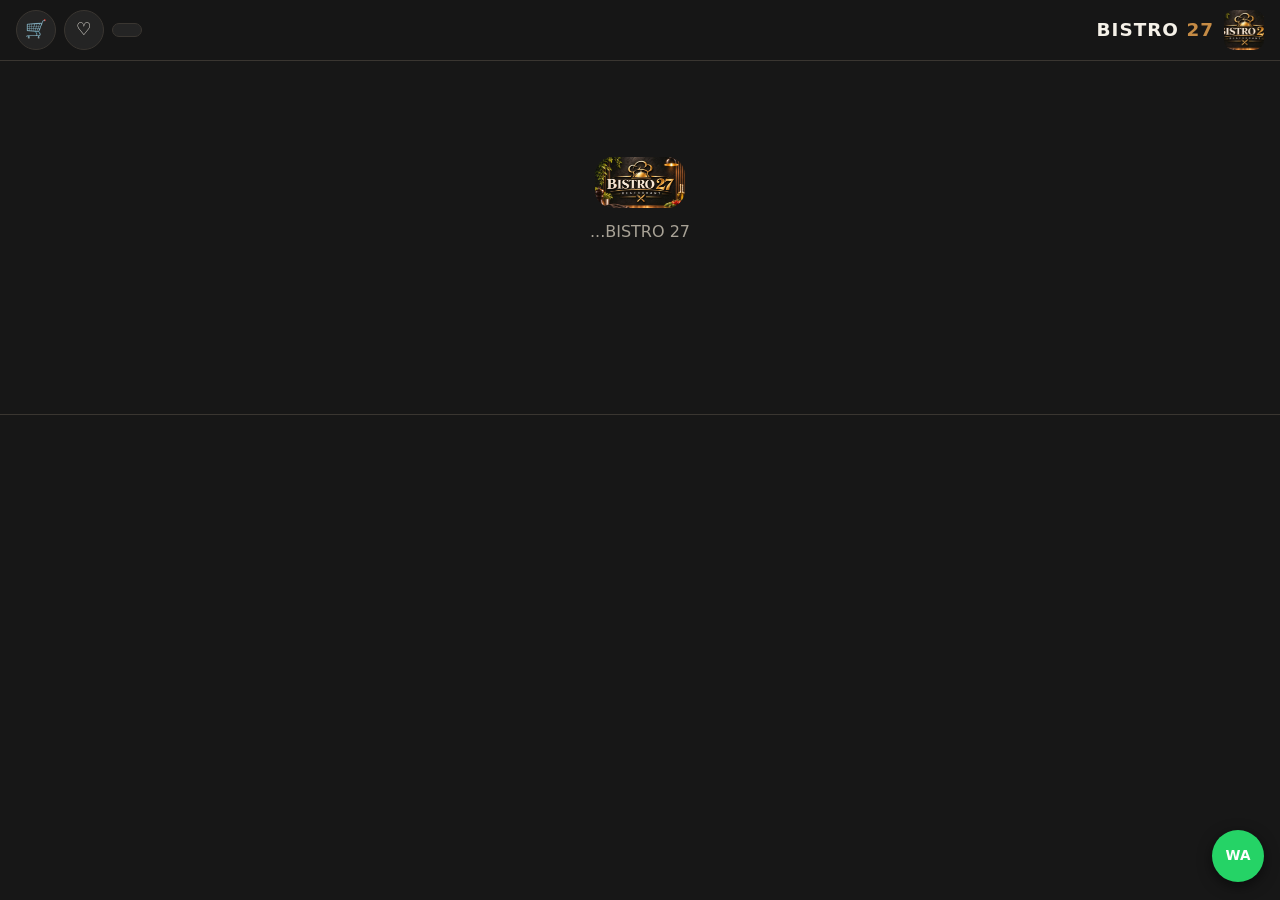
==== index.html @ 24893800 "Add index.html" ====
<!doctype html>
<html lang="ar" dir="rtl">
<head>
<meta charset="utf-8">
<meta name="viewport" content="width=device-width,initial-scale=1">
<title>BISTRO 27 | Good Food, Good Mood</title>
<meta name="description" content="BISTRO 27: برجر وبيتزا وباستا وأكتر في الشروق. اطلب أونلاين بسهولة. Burgers, pizza, pasta and more in El Shorouk. Order online.">
<meta name="theme-color" content="#171717">
<meta property="og:title" content="BISTRO 27 | Good Food, Good Mood">
<meta property="og:description" content="اطلب أونلاين من BISTRO 27 | Order online from BISTRO 27">
<meta property="og:image" content="https://m-soliman-dev.github.io/bistro27-static/img/hero.jpg">
<link rel="canonical" href="https://m-soliman-dev.github.io/bistro27-static/"><meta property="og:url" content="https://m-soliman-dev.github.io/bistro27-static/"><meta property="og:type" content="restaurant">
<link rel="icon" href="img/logo.jpg">
<link rel="stylesheet" href="css/style.css">
<script type="application/ld+json">{"@context":"https://schema.org","@type":"Restaurant","name":"BISTRO 27","servesCuisine":["Burgers","Pizza","Pasta"],"address":{"@type":"PostalAddress","addressLocality":"El Shorouk","addressCountry":"EG"},"priceRange":"EGP"}</script>
</head>
<body>
<header class="top">
  <a class="brand" href="#/"><img src="img/logo.jpg" alt="BISTRO 27"><b>BISTRO <span>27</span></b></a>
  <nav id="nav"></nav>
  <div class="tools">
    <button id="langBtn" class="pill" aria-label="language"></button>
    <a href="#/favorites" class="icon" aria-label="favorites">♡<i id="favCount"></i></a>
    <a href="#/cart" class="icon" aria-label="cart">🛒<i id="cartCount"></i></a>
    <button id="burger" class="icon menu-btn" aria-label="menu">☰</button>
  </div>
</header>
<div id="drawer" class="drawer"></div>
<main id="app"><div class="loading"><img src="img/logo.jpg" alt=""><p>BISTRO 27...</p></div></main>
<footer id="footer"></footer>
<div id="toast" class="toast"></div>
<a id="waFloat" class="wa-float" target="_blank" rel="noopener" aria-label="WhatsApp">WA</a>
<script src="config.js"></script>
<script src="js/i18n.js"></script>
<script src="js/api.js"></script>
<script src="js/app.js"></script>
</body>
</html>
---- css/style.css ----
:root{--bg:#171717;--card:#242424;--ink:#F5F1E8;--gold:#C58B45;--gold2:#e0a862;--mut:#a8a296;--line:#3a3631;--ok:#4caf7a;--bad:#e5645a}
*{box-sizing:border-box;margin:0;padding:0;-webkit-tap-highlight-color:transparent}
html{scroll-behavior:smooth}
body{background:var(--bg);color:var(--ink);font-family:"Segoe UI",Tahoma,"Noto Sans Arabic",system-ui,sans-serif;line-height:1.55;min-height:100vh}
a{color:inherit;text-decoration:none}
img{max-width:100%;display:block}
button,input,select,textarea{font:inherit;color:inherit}
.top{position:sticky;top:0;z-index:50;display:flex;align-items:center;gap:12px;padding:10px 16px;background:rgba(23,23,23,.94);backdrop-filter:blur(8px);border-bottom:1px solid var(--line)}
.brand{white-space:nowrap;display:flex;align-items:center;gap:10px;font-size:1.15rem;letter-spacing:1px}
.brand img{width:40px;height:40px;border-radius:10px;object-fit:cover}
.brand span{color:var(--gold)}
#nav{display:none;gap:4px;margin-inline-start:16px;flex:1}
#nav a{padding:8px 12px;border-radius:20px;color:var(--mut);font-size:.95rem}
#nav a.on,#nav a:hover{color:var(--ink);background:var(--card)}
.tools{display:flex;gap:8px;align-items:center;margin-inline-start:auto}
.pill{background:var(--card);border:1px solid var(--line);padding:6px 14px;border-radius:20px;cursor:pointer}
.icon{position:relative;width:40px;height:40px;display:grid;place-items:center;border-radius:50%;background:var(--card);border:1px solid var(--line);font-size:1.1rem;cursor:pointer}
.icon i{position:absolute;top:-4px;inset-inline-end:-4px;background:var(--gold);color:#171717;font:700 .7rem/1 sans-serif;min-width:18px;height:18px;border-radius:9px;display:none;place-items:center;padding:0 4px;font-style:normal}
.drawer{display:none;position:fixed;inset:60px 0 auto 0;background:var(--bg);z-index:49;padding:12px 16px;border-bottom:1px solid var(--line)}
.drawer.open{display:block}.drawer a{display:block;padding:12px 8px;border-bottom:1px solid var(--line)}
@media(min-width:900px){#nav{display:flex}.menu-btn{display:none}.drawer{display:none!important}}
main{max-width:1180px;margin:0 auto;padding:16px 16px 90px}
.loading{text-align:center;padding:80px 0;color:var(--mut)}.loading img{width:90px;margin:0 auto 12px;border-radius:18px;animation:pulse 1.2s infinite}
@keyframes pulse{50%{opacity:.45}}
h1,h2,h3{line-height:1.25}
h2.sec{font-size:1.4rem;margin:30px 0 14px;display:flex;align-items:center;gap:10px}
h2.sec:before{content:"";width:5px;height:22px;background:var(--gold);border-radius:3px}
.hero{position:relative;border-radius:22px;overflow:hidden;background:#000}.hero:not(.slides){min-height:260px}
.hero img{width:100%;height:100%;min-height:260px;object-fit:cover;opacity:.85}
.hero .ov{position:absolute;inset:0;background:linear-gradient(0deg,rgba(0,0,0,.75),rgba(0,0,0,.05) 70%);display:flex;flex-direction:column;justify-content:flex-end;padding:22px;gap:10px}
.hero h1{font-size:clamp(1.5rem,4.5vw,2.6rem)}.hero p{color:#e8e2d4;max-width:520px}
.slides{position:relative}.slides .s{display:none}.slides .s.on{display:block}
.dots{position:absolute;bottom:10px;inset-inline:0;display:flex;gap:6px;justify-content:center;z-index:3}
.dots b{width:8px;height:8px;border-radius:4px;background:#fff6;cursor:pointer}.dots b.on{background:var(--gold);width:22px}
.btn{display:inline-flex;align-items:center;justify-content:center;gap:8px;background:var(--gold);color:#171717;font-weight:700;border:0;border-radius:14px;padding:12px 22px;cursor:pointer;transition:.15s}
.btn:hover{background:var(--gold2)}.btn.ghost{background:transparent;color:var(--ink);border:1px solid var(--gold)}.btn.sm{padding:8px 14px;border-radius:10px;font-size:.9rem}.btn.block{width:100%}.btn[disabled]{opacity:.5;cursor:not-allowed}
.chips{display:flex;gap:8px;overflow-x:auto;padding:4px 0 8px;scrollbar-width:none}.chips::-webkit-scrollbar{display:none}
.chip{flex:none;padding:8px 16px;border-radius:20px;background:var(--card);border:1px solid var(--line);cursor:pointer;white-space:nowrap}
.chip.on{background:var(--gold);color:#171717;border-color:var(--gold);font-weight:700}
.catgrid{display:grid;grid-template-columns:repeat(auto-fill,minmax(110px,1fr));gap:10px}
.cat{background:var(--card);border:1px solid var(--line);border-radius:16px;padding:16px 8px;text-align:center;cursor:pointer}.cat:hover{border-color:var(--gold)}.cat .e{font-size:2rem}
.grid{display:grid;grid-template-columns:repeat(auto-fill,minmax(250px,1fr));gap:14px}
@media(max-width:560px){.grid{grid-template-columns:1fr 1fr;gap:10px}}
.card{background:var(--card);border:1px solid var(--line);border-radius:18px;overflow:hidden;display:flex;flex-direction:column;position:relative}
.card .ph{aspect-ratio:4/3;display:grid;place-items:center;font-size:3.6rem;background:radial-gradient(circle at 30% 20%,#3a2f22,#1d1b19);cursor:pointer;overflow:hidden}
.card .ph img{width:100%;height:100%;object-fit:cover}
.card .b{padding:12px;display:flex;flex-direction:column;gap:6px;flex:1}
.card h3{font-size:1rem}.card p{color:var(--mut);font-size:.82rem;flex:1}
.card .r{display:flex;align-items:center;justify-content:space-between;gap:6px}
.price{color:var(--gold2);font-weight:800}
.tag{position:absolute;top:8px;inset-inline-start:8px;background:var(--gold);color:#171717;font-size:.72rem;font-weight:700;border-radius:8px;padding:2px 8px}
.fav{position:absolute;top:8px;inset-inline-end:8px;width:34px;height:34px;border-radius:50%;background:#000a;border:0;cursor:pointer;font-size:1.1rem}.fav.on{color:#ff6b7a}
.bar{display:flex;gap:10px;flex-wrap:wrap;margin:10px 0}
input,select,textarea{background:var(--card);border:1px solid var(--line);border-radius:12px;padding:11px 14px;width:100%;outline:none}
input:focus,select:focus,textarea:focus{border-color:var(--gold)}
.bar input{flex:1;min-width:180px}.bar select{width:auto;max-width:100%}
.two{display:grid;grid-template-columns:1fr;gap:20px}@media(min-width:800px){.two{grid-template-columns:1fr 1fr}.two.w{grid-template-columns:3fr 2fr}}
.panel{background:var(--card);border:1px solid var(--line);border-radius:18px;padding:16px}
.pd .big{aspect-ratio:4/3;border-radius:18px;display:grid;place-items:center;font-size:7rem;background:radial-gradient(circle at 30% 20%,#3a2f22,#1d1b19);overflow:hidden}.pd .big img{width:100%;height:100%;object-fit:cover}
.opt{display:flex;align-items:center;gap:10px;padding:10px 12px;border:1px solid var(--line);border-radius:12px;margin:6px 0;cursor:pointer}
.opt input{width:auto;accent-color:var(--gold)}.opt span:last-child{margin-inline-start:auto;color:var(--gold2)}
.qty{display:inline-flex;align-items:center;gap:12px;background:var(--bg);border:1px solid var(--line);border-radius:12px;padding:4px}
.qty button{width:34px;height:34px;border-radius:9px;border:0;background:var(--card);cursor:pointer;font-size:1.1rem}
.line{display:flex;gap:12px;padding:12px 0;border-bottom:1px solid var(--line);align-items:center}
.line .em{font-size:2rem;width:54px;height:54px;border-radius:12px;background:#1d1b19;display:grid;place-items:center;overflow:hidden;flex:none}.line .em img{width:100%;height:100%;object-fit:cover}
.line .i{flex:1;min-width:0}.line small{color:var(--mut);display:block}
.sum div{display:flex;justify-content:space-between;padding:6px 0}.sum .t{font-size:1.2rem;font-weight:800;border-top:1px dashed var(--line);margin-top:6px;padding-top:12px;color:var(--gold2)}
label{display:block;margin:12px 0 6px;font-size:.9rem;color:var(--mut)}
.err{color:var(--bad);font-size:.85rem;margin-top:4px}.okmsg{color:var(--ok);font-size:.9rem}
.offer{display:flex;gap:14px;align-items:center;background:linear-gradient(135deg,#2c2418,#242424);border:1px dashed var(--gold);border-radius:18px;padding:16px;margin-bottom:12px}
.offer .code{background:var(--bg);border:1px dashed var(--gold);padding:6px 12px;border-radius:10px;color:var(--gold2);font-weight:800;letter-spacing:1px;cursor:pointer}
.revs{display:grid;grid-template-columns:repeat(auto-fit,minmax(240px,1fr));gap:12px}.rev .st{color:var(--gold)}
.center{text-align:center;padding:30px 0}.bignum{font-size:2rem;font-weight:800;color:var(--gold2);letter-spacing:2px;margin:10px 0}
.steps{display:flex;gap:6px;margin:18px 0;flex-wrap:wrap}.steps div{flex:1;min-width:90px;text-align:center;padding:10px 4px;border-radius:12px;background:var(--bg);border:1px solid var(--line);font-size:.8rem;color:var(--mut)}.steps .on{background:var(--gold);color:#171717;font-weight:700;border-color:var(--gold)}
.hrs div{display:flex;justify-content:space-between;padding:6px 0;border-bottom:1px solid var(--line)}
.badge{display:inline-block;padding:2px 10px;border-radius:10px;font-size:.8rem;background:#2d4a39;color:#9be3b9}.badge.c{background:#4a2d2d;color:#f0a0a0}
footer{border-top:1px solid var(--line);padding:26px 16px;text-align:center;color:var(--mut);font-size:.9rem}footer a{margin:0 8px;color:var(--ink)}
.toast{position:fixed;bottom:84px;inset-inline:0;margin:auto;width:max-content;max-width:90%;background:var(--gold);color:#171717;font-weight:700;padding:10px 20px;border-radius:24px;opacity:0;transform:translateY(20px);transition:.25s;z-index:99;pointer-events:none}.toast.show{opacity:1;transform:none}
.wa-float{position:fixed;bottom:18px;inset-inline-start:16px;width:52px;height:52px;border-radius:50%;background:#25d366;color:#fff;display:grid;place-items:center;font-weight:800;font-size:.85rem;box-shadow:0 4px 14px #0008;z-index:40}
.demo{background:#3a2f22;color:var(--gold2);text-align:center;font-size:.8rem;padding:6px;border-radius:10px;margin-bottom:12px}
.sticky-cart{position:fixed;bottom:12px;inset-inline:16px;max-width:600px;margin:auto;z-index:45}

@media(max-width:480px){.top{gap:8px;padding:8px 10px}.brand b{font-size:.95rem;letter-spacing:.5px}.brand img{width:34px;height:34px}.icon{width:36px;height:36px}.tools{gap:6px}.pill{padding:5px 10px;font-size:.85rem}}
.panel form,.panel .btn.block{margin-top:6px}
.panel .btn.block{margin-top:14px}

.slides .s img{max-height:520px;object-fit:cover}
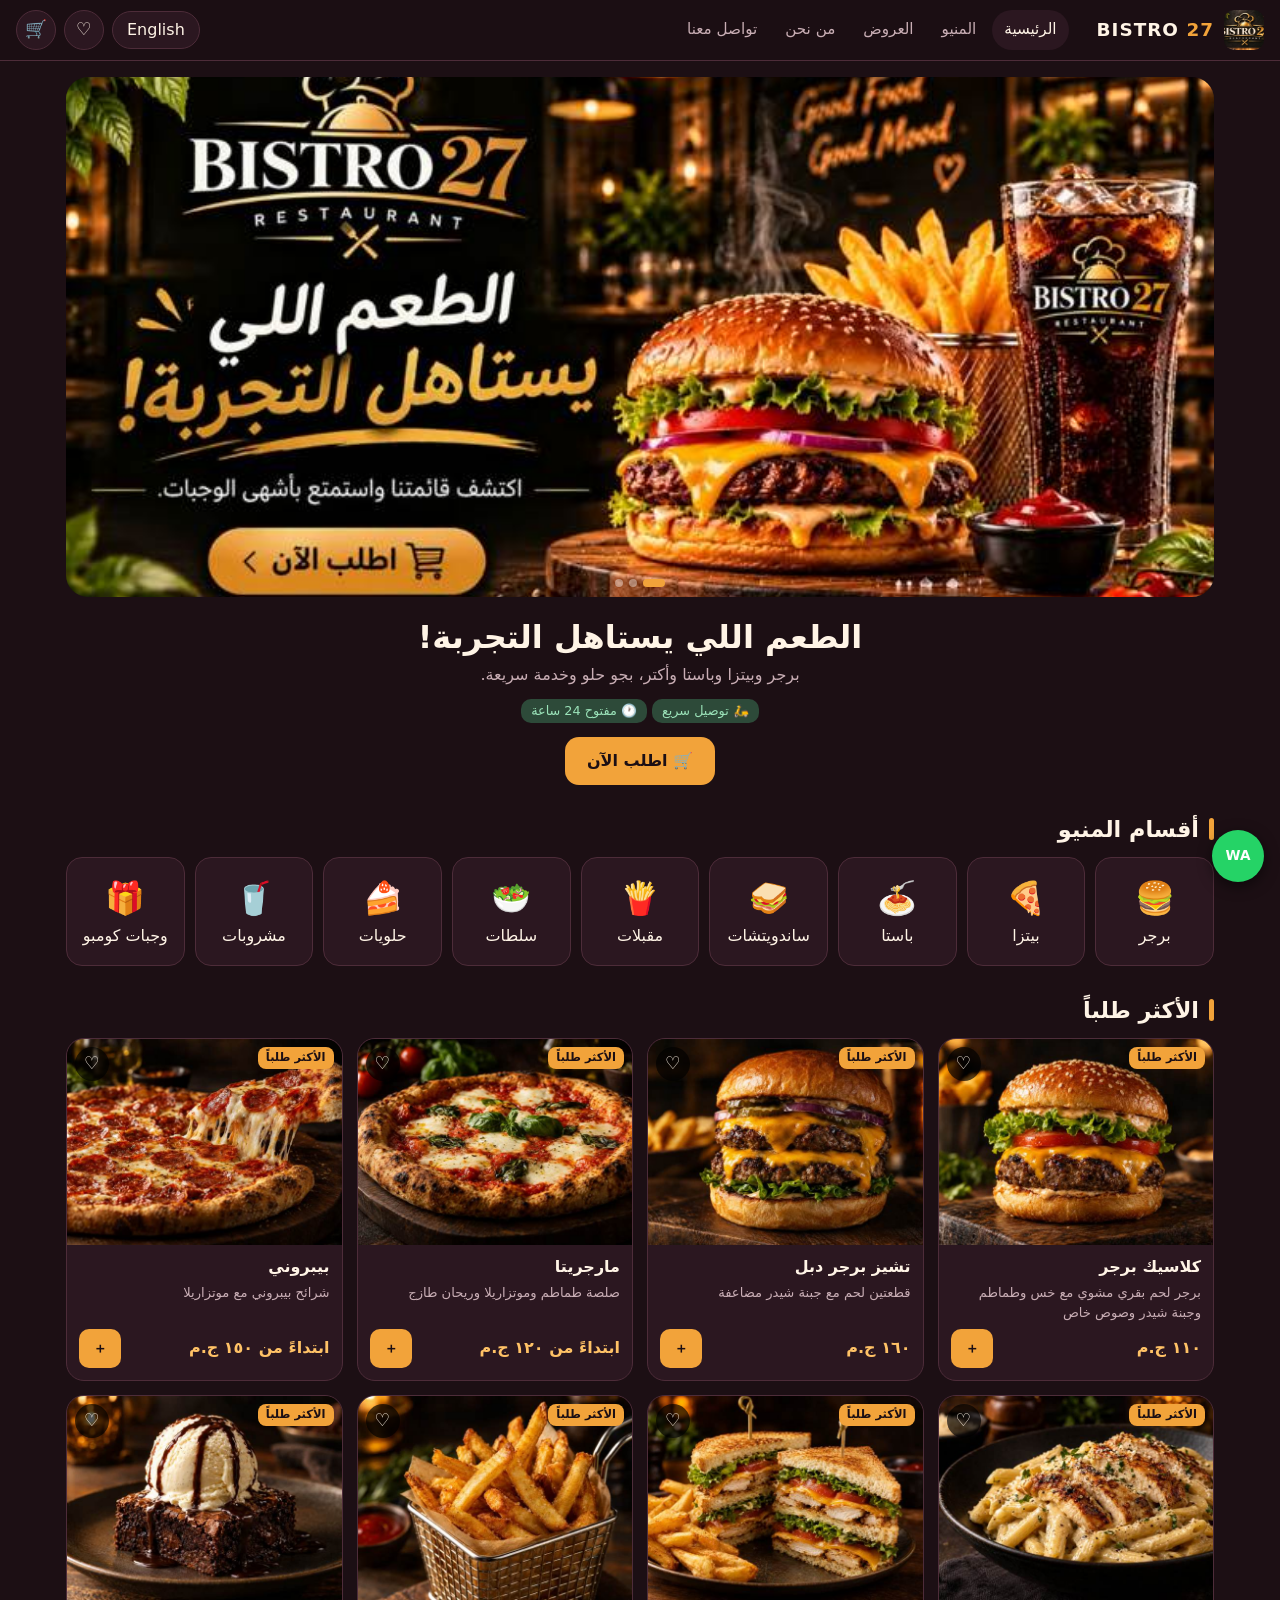
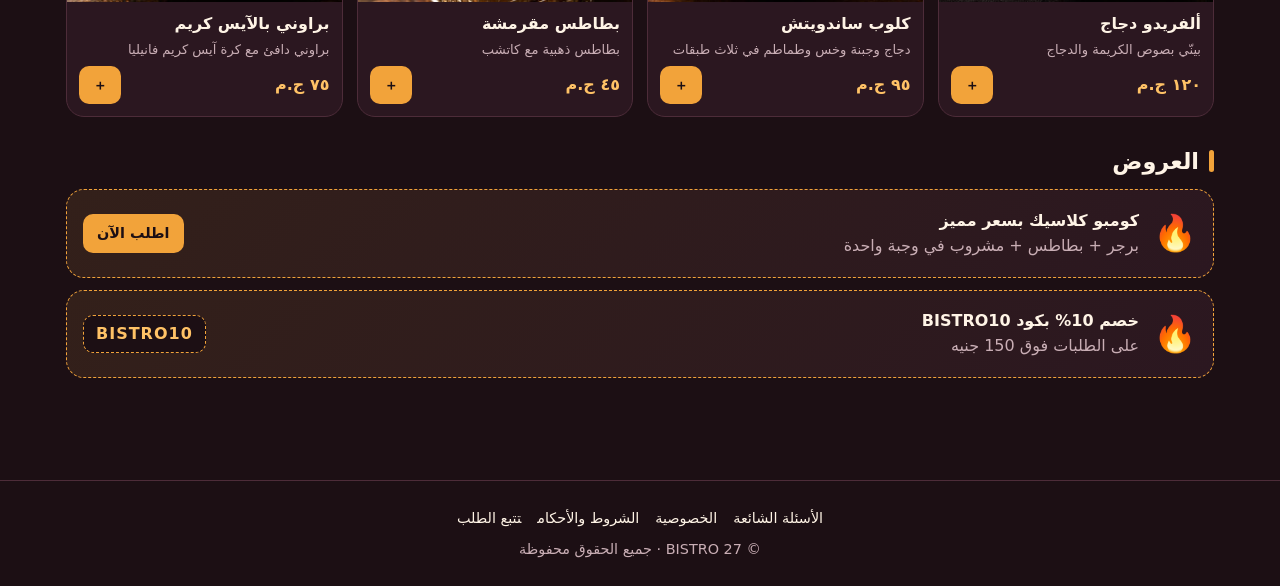
==== commit 27ede342: "Update colors: index.html" ====
--- a/index.html
+++ b/index.html
@@ -5,7 +5,7 @@
 <meta name="viewport" content="width=device-width,initial-scale=1">
 <title>BISTRO 27 | Good Food, Good Mood</title>
 <meta name="description" content="BISTRO 27: برجر وبيتزا وباستا وأكتر في الشروق. اطلب أونلاين بسهولة. Burgers, pizza, pasta and more in El Shorouk. Order online.">
-<meta name="theme-color" content="#171717">
+<meta name="theme-color" content="#1C0F14">
 <meta property="og:title" content="BISTRO 27 | Good Food, Good Mood">
 <meta property="og:description" content="اطلب أونلاين من BISTRO 27 | Order online from BISTRO 27">
 <meta property="og:image" content="https://m-soliman-dev.github.io/bistro27-static/img/hero.jpg">
--- a/css/style.css
+++ b/css/style.css
@@ -1,11 +1,11 @@
-:root{--bg:#171717;--card:#242424;--ink:#F5F1E8;--gold:#C58B45;--gold2:#e0a862;--mut:#a8a296;--line:#3a3631;--ok:#4caf7a;--bad:#e5645a}
+:root{--bg:#1C0F14;--card:#2B1720;--ink:#FFF4E6;--gold:#F2A33A;--gold2:#FFC266;--mut:#C9AEB5;--line:#4D2C39;--ok:#4caf7a;--bad:#e5645a}
 *{box-sizing:border-box;margin:0;padding:0;-webkit-tap-highlight-color:transparent}
 html{scroll-behavior:smooth}
 body{background:var(--bg);color:var(--ink);font-family:"Segoe UI",Tahoma,"Noto Sans Arabic",system-ui,sans-serif;line-height:1.55;min-height:100vh}
 a{color:inherit;text-decoration:none}
 img{max-width:100%;display:block}
 button,input,select,textarea{font:inherit;color:inherit}
-.top{position:sticky;top:0;z-index:50;display:flex;align-items:center;gap:12px;padding:10px 16px;background:rgba(23,23,23,.94);backdrop-filter:blur(8px);border-bottom:1px solid var(--line)}
+.top{position:sticky;top:0;z-index:50;display:flex;align-items:center;gap:12px;padding:10px 16px;background:rgba(28,15,20,.94);backdrop-filter:blur(8px);border-bottom:1px solid var(--line)}
 .brand{white-space:nowrap;display:flex;align-items:center;gap:10px;font-size:1.15rem;letter-spacing:1px}
 .brand img{width:40px;height:40px;border-radius:10px;object-fit:cover}
 .brand span{color:var(--gold)}
@@ -15,7 +15,7 @@
 .tools{display:flex;gap:8px;align-items:center;margin-inline-start:auto}
 .pill{background:var(--card);border:1px solid var(--line);padding:6px 14px;border-radius:20px;cursor:pointer}
 .icon{position:relative;width:40px;height:40px;display:grid;place-items:center;border-radius:50%;background:var(--card);border:1px solid var(--line);font-size:1.1rem;cursor:pointer}
-.icon i{position:absolute;top:-4px;inset-inline-end:-4px;background:var(--gold);color:#171717;font:700 .7rem/1 sans-serif;min-width:18px;height:18px;border-radius:9px;display:none;place-items:center;padding:0 4px;font-style:normal}
+.icon i{position:absolute;top:-4px;inset-inline-end:-4px;background:var(--gold);color:#1C0F14;font:700 .7rem/1 sans-serif;min-width:18px;height:18px;border-radius:9px;display:none;place-items:center;padding:0 4px;font-style:normal}
 .drawer{display:none;position:fixed;inset:60px 0 auto 0;background:var(--bg);z-index:49;padding:12px 16px;border-bottom:1px solid var(--line)}
 .drawer.open{display:block}.drawer a{display:block;padding:12px 8px;border-bottom:1px solid var(--line)}
 @media(min-width:900px){#nav{display:flex}.menu-btn{display:none}.drawer{display:none!important}}
@@ -28,27 +28,27 @@
 .hero{position:relative;border-radius:22px;overflow:hidden;background:#000}.hero:not(.slides){min-height:260px}
 .hero img{width:100%;height:100%;min-height:260px;object-fit:cover;opacity:.85}
 .hero .ov{position:absolute;inset:0;background:linear-gradient(0deg,rgba(0,0,0,.75),rgba(0,0,0,.05) 70%);display:flex;flex-direction:column;justify-content:flex-end;padding:22px;gap:10px}
-.hero h1{font-size:clamp(1.5rem,4.5vw,2.6rem)}.hero p{color:#e8e2d4;max-width:520px}
+.hero h1{font-size:clamp(1.5rem,4.5vw,2.6rem)}.hero p{color:#F3E6D6;max-width:520px}
 .slides{position:relative}.slides .s{display:none}.slides .s.on{display:block}
 .dots{position:absolute;bottom:10px;inset-inline:0;display:flex;gap:6px;justify-content:center;z-index:3}
 .dots b{width:8px;height:8px;border-radius:4px;background:#fff6;cursor:pointer}.dots b.on{background:var(--gold);width:22px}
-.btn{display:inline-flex;align-items:center;justify-content:center;gap:8px;background:var(--gold);color:#171717;font-weight:700;border:0;border-radius:14px;padding:12px 22px;cursor:pointer;transition:.15s}
+.btn{display:inline-flex;align-items:center;justify-content:center;gap:8px;background:var(--gold);color:#1C0F14;font-weight:700;border:0;border-radius:14px;padding:12px 22px;cursor:pointer;transition:.15s}
 .btn:hover{background:var(--gold2)}.btn.ghost{background:transparent;color:var(--ink);border:1px solid var(--gold)}.btn.sm{padding:8px 14px;border-radius:10px;font-size:.9rem}.btn.block{width:100%}.btn[disabled]{opacity:.5;cursor:not-allowed}
 .chips{display:flex;gap:8px;overflow-x:auto;padding:4px 0 8px;scrollbar-width:none}.chips::-webkit-scrollbar{display:none}
 .chip{flex:none;padding:8px 16px;border-radius:20px;background:var(--card);border:1px solid var(--line);cursor:pointer;white-space:nowrap}
-.chip.on{background:var(--gold);color:#171717;border-color:var(--gold);font-weight:700}
+.chip.on{background:var(--gold);color:#1C0F14;border-color:var(--gold);font-weight:700}
 .catgrid{display:grid;grid-template-columns:repeat(auto-fill,minmax(110px,1fr));gap:10px}
 .cat{background:var(--card);border:1px solid var(--line);border-radius:16px;padding:16px 8px;text-align:center;cursor:pointer}.cat:hover{border-color:var(--gold)}.cat .e{font-size:2rem}
 .grid{display:grid;grid-template-columns:repeat(auto-fill,minmax(250px,1fr));gap:14px}
 @media(max-width:560px){.grid{grid-template-columns:1fr 1fr;gap:10px}}
 .card{background:var(--card);border:1px solid var(--line);border-radius:18px;overflow:hidden;display:flex;flex-direction:column;position:relative}
-.card .ph{aspect-ratio:4/3;display:grid;place-items:center;font-size:3.6rem;background:radial-gradient(circle at 30% 20%,#3a2f22,#1d1b19);cursor:pointer;overflow:hidden}
+.card .ph{aspect-ratio:4/3;display:grid;place-items:center;font-size:3.6rem;background:radial-gradient(circle at 30% 20%,#4A2E26,#241219);cursor:pointer;overflow:hidden}
 .card .ph img{width:100%;height:100%;object-fit:cover}
 .card .b{padding:12px;display:flex;flex-direction:column;gap:6px;flex:1}
 .card h3{font-size:1rem}.card p{color:var(--mut);font-size:.82rem;flex:1}
 .card .r{display:flex;align-items:center;justify-content:space-between;gap:6px}
 .price{color:var(--gold2);font-weight:800}
-.tag{position:absolute;top:8px;inset-inline-start:8px;background:var(--gold);color:#171717;font-size:.72rem;font-weight:700;border-radius:8px;padding:2px 8px}
+.tag{position:absolute;top:8px;inset-inline-start:8px;background:var(--gold);color:#1C0F14;font-size:.72rem;font-weight:700;border-radius:8px;padding:2px 8px}
 .fav{position:absolute;top:8px;inset-inline-end:8px;width:34px;height:34px;border-radius:50%;background:#000a;border:0;cursor:pointer;font-size:1.1rem}.fav.on{color:#ff6b7a}
 .bar{display:flex;gap:10px;flex-wrap:wrap;margin:10px 0}
 input,select,textarea{background:var(--card);border:1px solid var(--line);border-radius:12px;padding:11px 14px;width:100%;outline:none}
@@ -56,28 +56,28 @@
 .bar input{flex:1;min-width:180px}.bar select{width:auto;max-width:100%}
 .two{display:grid;grid-template-columns:1fr;gap:20px}@media(min-width:800px){.two{grid-template-columns:1fr 1fr}.two.w{grid-template-columns:3fr 2fr}}
 .panel{background:var(--card);border:1px solid var(--line);border-radius:18px;padding:16px}
-.pd .big{aspect-ratio:4/3;border-radius:18px;display:grid;place-items:center;font-size:7rem;background:radial-gradient(circle at 30% 20%,#3a2f22,#1d1b19);overflow:hidden}.pd .big img{width:100%;height:100%;object-fit:cover}
+.pd .big{aspect-ratio:4/3;border-radius:18px;display:grid;place-items:center;font-size:7rem;background:radial-gradient(circle at 30% 20%,#4A2E26,#241219);overflow:hidden}.pd .big img{width:100%;height:100%;object-fit:cover}
 .opt{display:flex;align-items:center;gap:10px;padding:10px 12px;border:1px solid var(--line);border-radius:12px;margin:6px 0;cursor:pointer}
 .opt input{width:auto;accent-color:var(--gold)}.opt span:last-child{margin-inline-start:auto;color:var(--gold2)}
 .qty{display:inline-flex;align-items:center;gap:12px;background:var(--bg);border:1px solid var(--line);border-radius:12px;padding:4px}
 .qty button{width:34px;height:34px;border-radius:9px;border:0;background:var(--card);cursor:pointer;font-size:1.1rem}
 .line{display:flex;gap:12px;padding:12px 0;border-bottom:1px solid var(--line);align-items:center}
-.line .em{font-size:2rem;width:54px;height:54px;border-radius:12px;background:#1d1b19;display:grid;place-items:center;overflow:hidden;flex:none}.line .em img{width:100%;height:100%;object-fit:cover}
+.line .em{font-size:2rem;width:54px;height:54px;border-radius:12px;background:#241219;display:grid;place-items:center;overflow:hidden;flex:none}.line .em img{width:100%;height:100%;object-fit:cover}
 .line .i{flex:1;min-width:0}.line small{color:var(--mut);display:block}
 .sum div{display:flex;justify-content:space-between;padding:6px 0}.sum .t{font-size:1.2rem;font-weight:800;border-top:1px dashed var(--line);margin-top:6px;padding-top:12px;color:var(--gold2)}
 label{display:block;margin:12px 0 6px;font-size:.9rem;color:var(--mut)}
 .err{color:var(--bad);font-size:.85rem;margin-top:4px}.okmsg{color:var(--ok);font-size:.9rem}
-.offer{display:flex;gap:14px;align-items:center;background:linear-gradient(135deg,#2c2418,#242424);border:1px dashed var(--gold);border-radius:18px;padding:16px;margin-bottom:12px}
+.offer{display:flex;gap:14px;align-items:center;background:linear-gradient(135deg,#33201A,#2B1720);border:1px dashed var(--gold);border-radius:18px;padding:16px;margin-bottom:12px}
 .offer .code{background:var(--bg);border:1px dashed var(--gold);padding:6px 12px;border-radius:10px;color:var(--gold2);font-weight:800;letter-spacing:1px;cursor:pointer}
 .revs{display:grid;grid-template-columns:repeat(auto-fit,minmax(240px,1fr));gap:12px}.rev .st{color:var(--gold)}
 .center{text-align:center;padding:30px 0}.bignum{font-size:2rem;font-weight:800;color:var(--gold2);letter-spacing:2px;margin:10px 0}
-.steps{display:flex;gap:6px;margin:18px 0;flex-wrap:wrap}.steps div{flex:1;min-width:90px;text-align:center;padding:10px 4px;border-radius:12px;background:var(--bg);border:1px solid var(--line);font-size:.8rem;color:var(--mut)}.steps .on{background:var(--gold);color:#171717;font-weight:700;border-color:var(--gold)}
+.steps{display:flex;gap:6px;margin:18px 0;flex-wrap:wrap}.steps div{flex:1;min-width:90px;text-align:center;padding:10px 4px;border-radius:12px;background:var(--bg);border:1px solid var(--line);font-size:.8rem;color:var(--mut)}.steps .on{background:var(--gold);color:#1C0F14;font-weight:700;border-color:var(--gold)}
 .hrs div{display:flex;justify-content:space-between;padding:6px 0;border-bottom:1px solid var(--line)}
 .badge{display:inline-block;padding:2px 10px;border-radius:10px;font-size:.8rem;background:#2d4a39;color:#9be3b9}.badge.c{background:#4a2d2d;color:#f0a0a0}
 footer{border-top:1px solid var(--line);padding:26px 16px;text-align:center;color:var(--mut);font-size:.9rem}footer a{margin:0 8px;color:var(--ink)}
-.toast{position:fixed;bottom:84px;inset-inline:0;margin:auto;width:max-content;max-width:90%;background:var(--gold);color:#171717;font-weight:700;padding:10px 20px;border-radius:24px;opacity:0;transform:translateY(20px);transition:.25s;z-index:99;pointer-events:none}.toast.show{opacity:1;transform:none}
+.toast{position:fixed;bottom:84px;inset-inline:0;margin:auto;width:max-content;max-width:90%;background:var(--gold);color:#1C0F14;font-weight:700;padding:10px 20px;border-radius:24px;opacity:0;transform:translateY(20px);transition:.25s;z-index:99;pointer-events:none}.toast.show{opacity:1;transform:none}
 .wa-float{position:fixed;bottom:18px;inset-inline-start:16px;width:52px;height:52px;border-radius:50%;background:#25d366;color:#fff;display:grid;place-items:center;font-weight:800;font-size:.85rem;box-shadow:0 4px 14px #0008;z-index:40}
-.demo{background:#3a2f22;color:var(--gold2);text-align:center;font-size:.8rem;padding:6px;border-radius:10px;margin-bottom:12px}
+.demo{background:#4A2E26;color:var(--gold2);text-align:center;font-size:.8rem;padding:6px;border-radius:10px;margin-bottom:12px}
 .sticky-cart{position:fixed;bottom:12px;inset-inline:16px;max-width:600px;margin:auto;z-index:45}
 
 @media(max-width:480px){.top{gap:8px;padding:8px 10px}.brand b{font-size:.95rem;letter-spacing:.5px}.brand img{width:34px;height:34px}.icon{width:36px;height:36px}.tools{gap:6px}.pill{padding:5px 10px;font-size:.85rem}}
